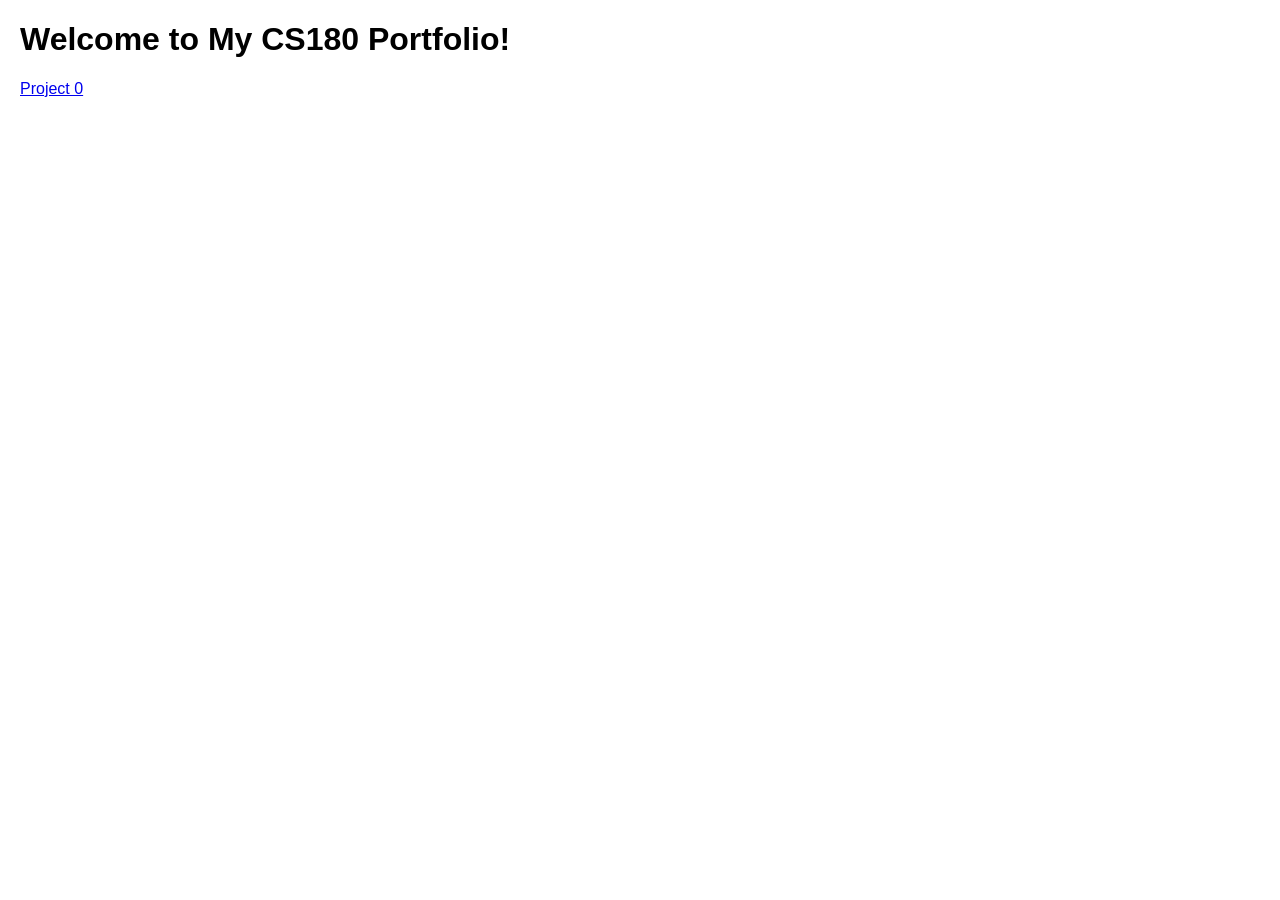
==== index.html @ 38368849 "added project 0 homepage" ====
<!DOCTYPE html>
<html>
<head>
    <title>My Portfolio</title>
    <style>
        body {
            font-family: Arial, sans-serif;
            margin: 20px;
        }
    </style>
</head>
<body>
    <h1>Welcome to My CS180 Portfolio!</h1>
    <a href="./0/index.html">Project 0</a>
</body>
</html>
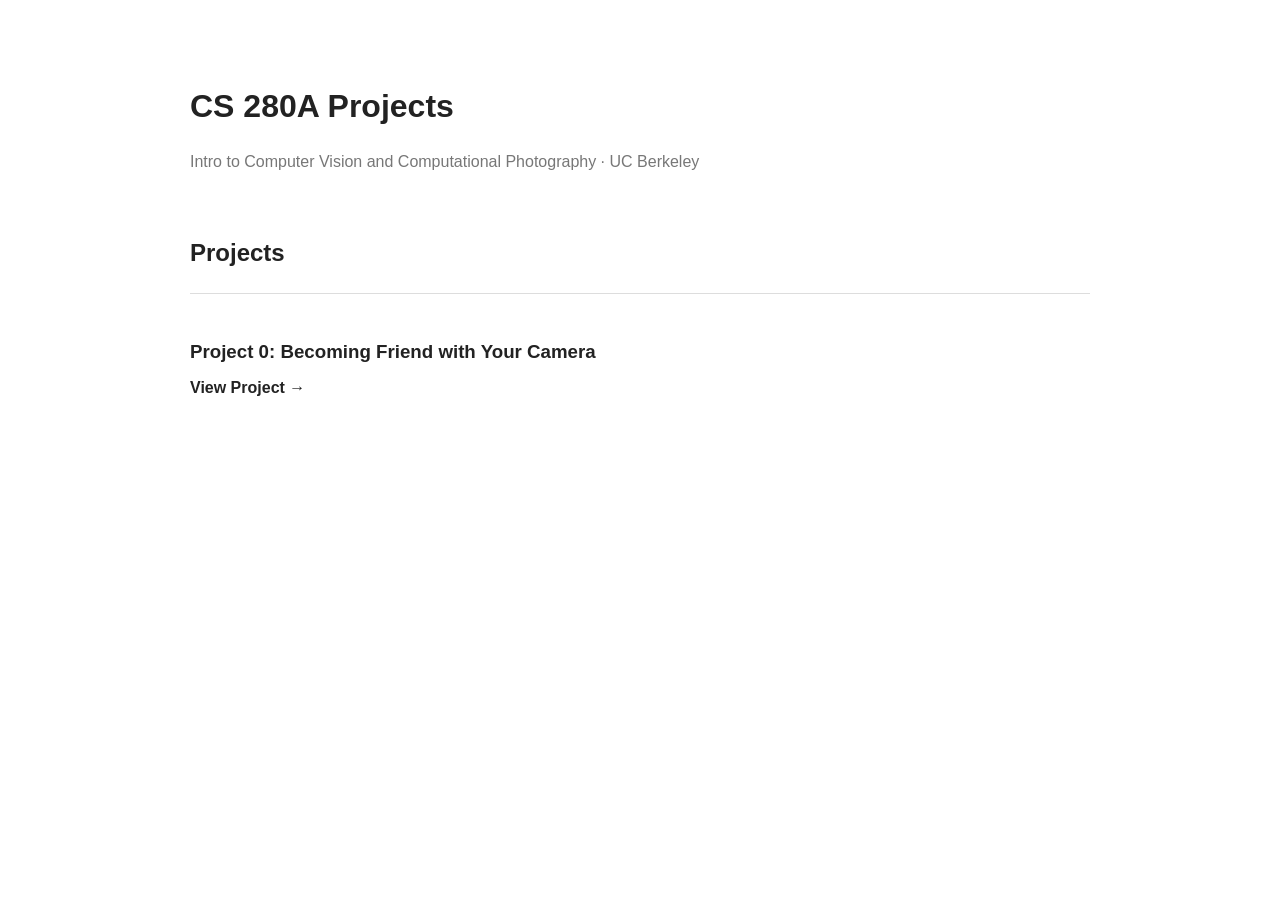
==== commit 77690193: "restructured page" ====
--- a/index.html
+++ b/index.html
@@ -1,16 +1,30 @@
 <!DOCTYPE html>
-<html>
+<html lang="en">
 <head>
-    <title>My Portfolio</title>
-    <style>
-        body {
-            font-family: Arial, sans-serif;
-            margin: 20px;
-        }
-    </style>
+    <meta charset="UTF-8">
+    <meta name="viewport" content="width=device-width, initial-scale=1.0">
+    <title>CS 280A Projects : Fabien Lazes</title>
+    <link rel="stylesheet" href="style.css">
 </head>
+
 <body>
-    <h1>Welcome to My CS180 Portfolio!</h1>
-    <a href="./0/index.html">Project 0</a>
+
+    <header>
+        <h1>CS 280A Projects</h1>
+        <p>Intro to Computer Vision and Computational Photography · UC Berkeley</p>
+    </header>
+
+    <main>
+        <section>
+            <h2>Projects</h2>
+
+            <div class="project">
+                <h3>Project 0: Becoming Friend with Your Camera</h3>
+                <a href="cs280a/0/index.html">View Project →</a>
+            </div>
+
+        </section>
+    </main>
+
 </body>
-</html>
+</html>
--- a/style.css
+++ b/style.css
@@ -0,0 +1,43 @@
+body {
+    max-width: 900px;
+    margin: 0 auto;
+    padding: 60px 30px;
+    font-family: Arial, sans-serif;
+    color: #222;
+    line-height: 1.6;
+}
+
+header {
+    margin-bottom: 60px;
+}
+
+h1 {
+    margin-bottom: 5px;
+}
+
+header p {
+    color: #777;
+}
+
+.project {
+    padding: 25px 0;
+    border-top: 1px solid #ddd;
+}
+
+.project h3 {
+    margin-bottom: 8px;
+}
+
+.project p {
+    color: #555;
+}
+
+a {
+    color: #222;
+    font-weight: 600;
+    text-decoration: none;
+}
+
+a:hover {
+    text-decoration: underline;
+}
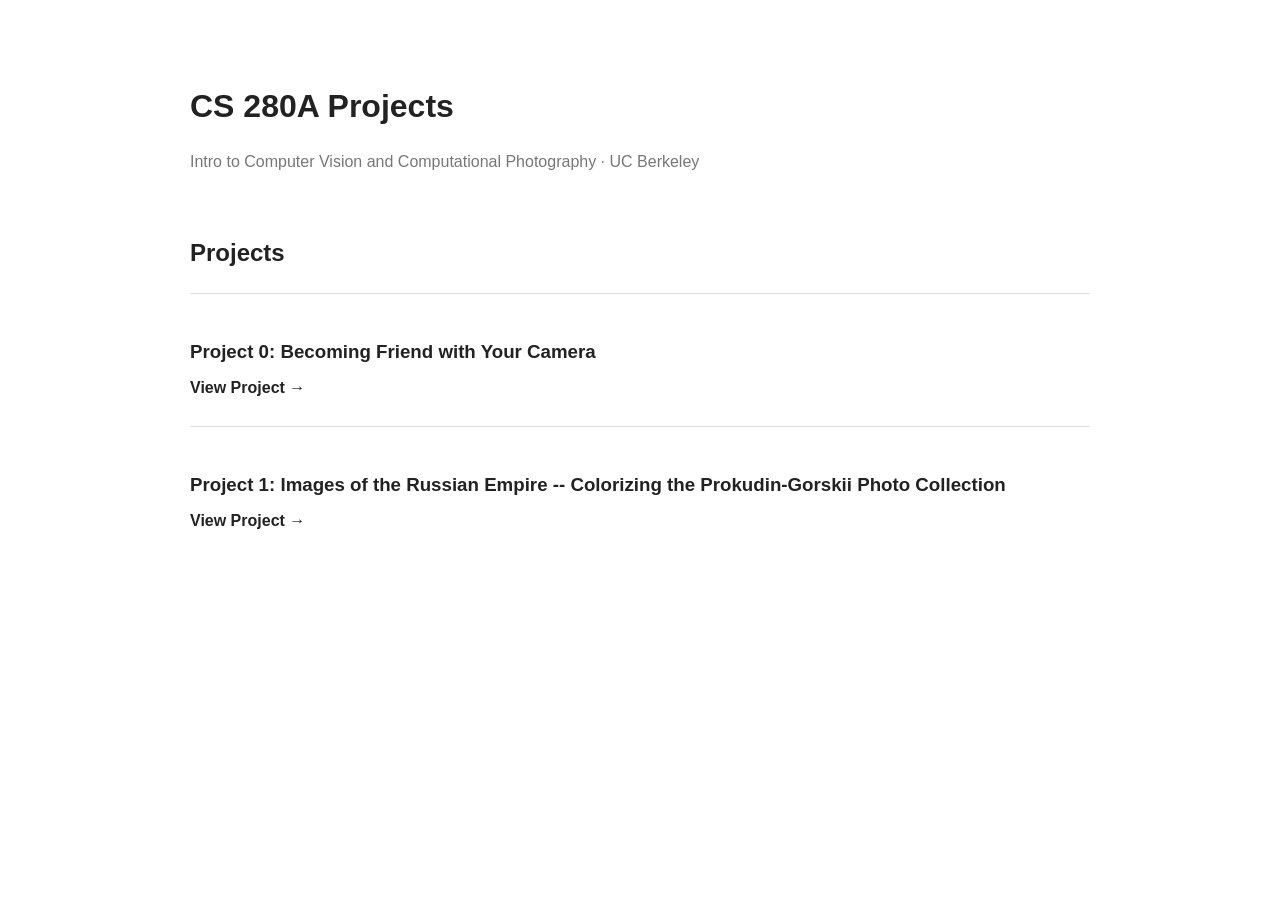
==== commit 55b60d46: "updated home page" ====
--- a/index.html
+++ b/index.html
@@ -3,7 +3,7 @@
 <head>
     <meta charset="UTF-8">
     <meta name="viewport" content="width=device-width, initial-scale=1.0">
-    <title>CS 280A Projects : Fabien Lazes</title>
+    <title>CS 280A Projects</title>
     <link rel="stylesheet" href="style.css">
 </head>
 
@@ -23,6 +23,11 @@
                 <a href="cs280a/0/index.html">View Project →</a>
             </div>
 
+            <div class="project">
+                <h3>Project 1: Images of the Russian Empire -- Colorizing the Prokudin-Gorskii Photo Collection</h3>
+                <a href="cs280a/1/index.html">View Project →</a>
+            </div>
+
         </section>
     </main>
 
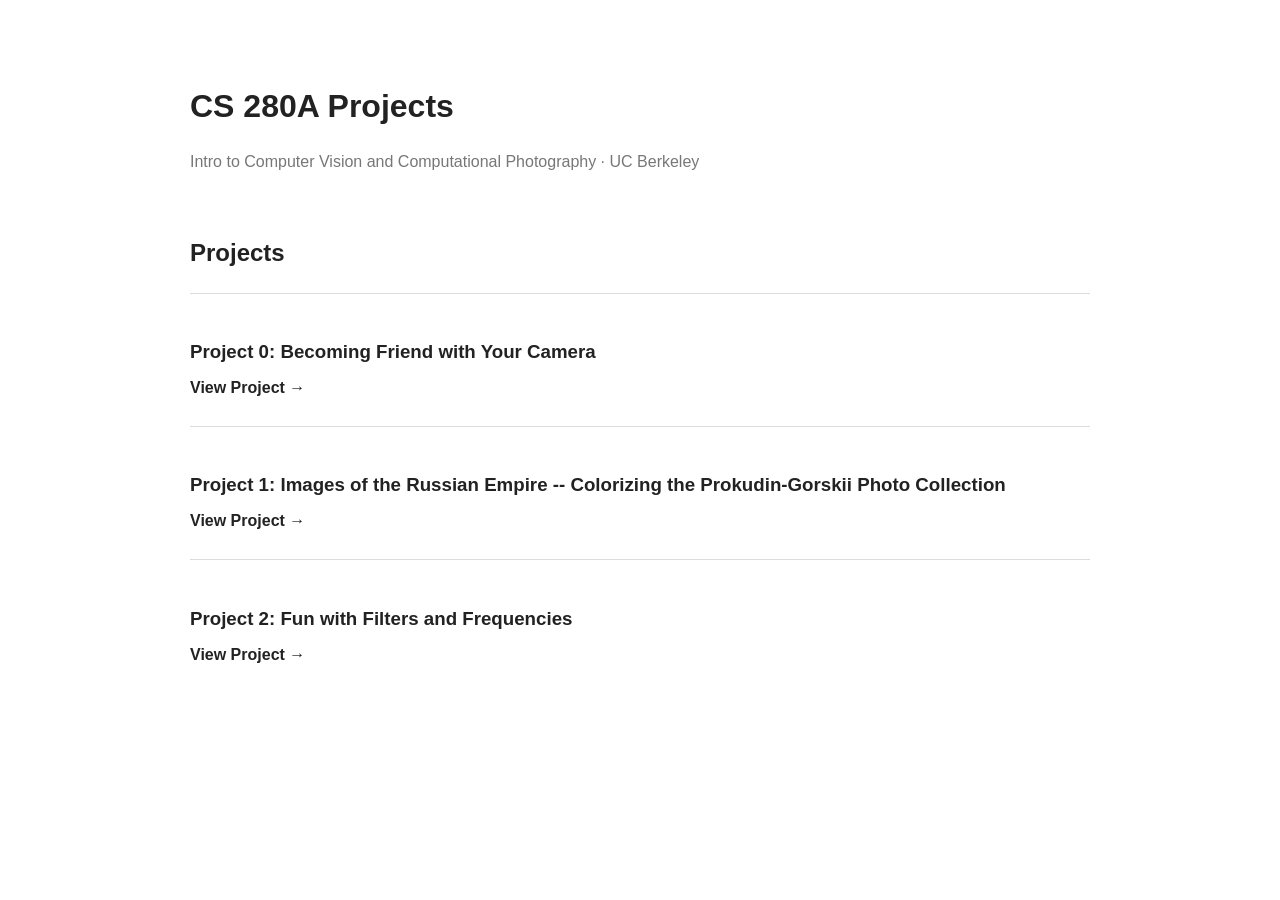
==== commit d70a173c: "added p2 to home page" ====
--- a/index.html
+++ b/index.html
@@ -25,7 +25,12 @@
 
             <div class="project">
                 <h3>Project 1: Images of the Russian Empire -- Colorizing the Prokudin-Gorskii Photo Collection</h3>
-                <a href="cs280a/1/index.html">View Project →</a>
+                <a href="/1/index.html">View Project →</a>
+            </div>
+
+            <div class="project">
+                <h3>Project 2: Fun with Filters and Frequencies</h3>
+                <a href="/2/index.html">View Project →</a>
             </div>
 
         </section>
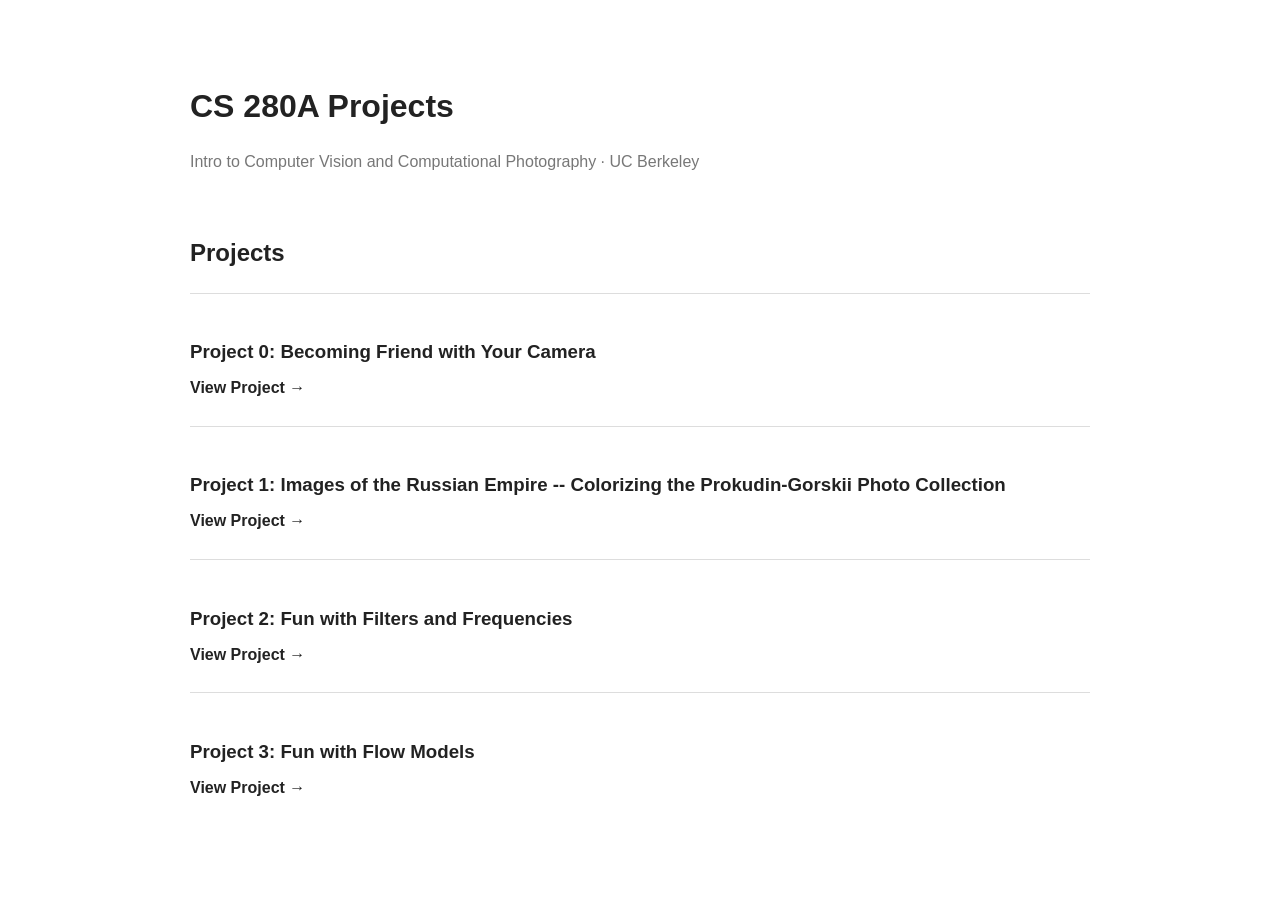
==== commit 53734f12: "updated index.html" ====
--- a/index.html
+++ b/index.html
@@ -33,6 +33,12 @@
                 <a href="/2/index.html">View Project →</a>
             </div>
 
+            
+            <div class="project">
+                <h3>Project 3: Fun with Flow Models</h3>
+                <a href="/3/index.html">View Project →</a>
+            </div>
+
         </section>
     </main>
 
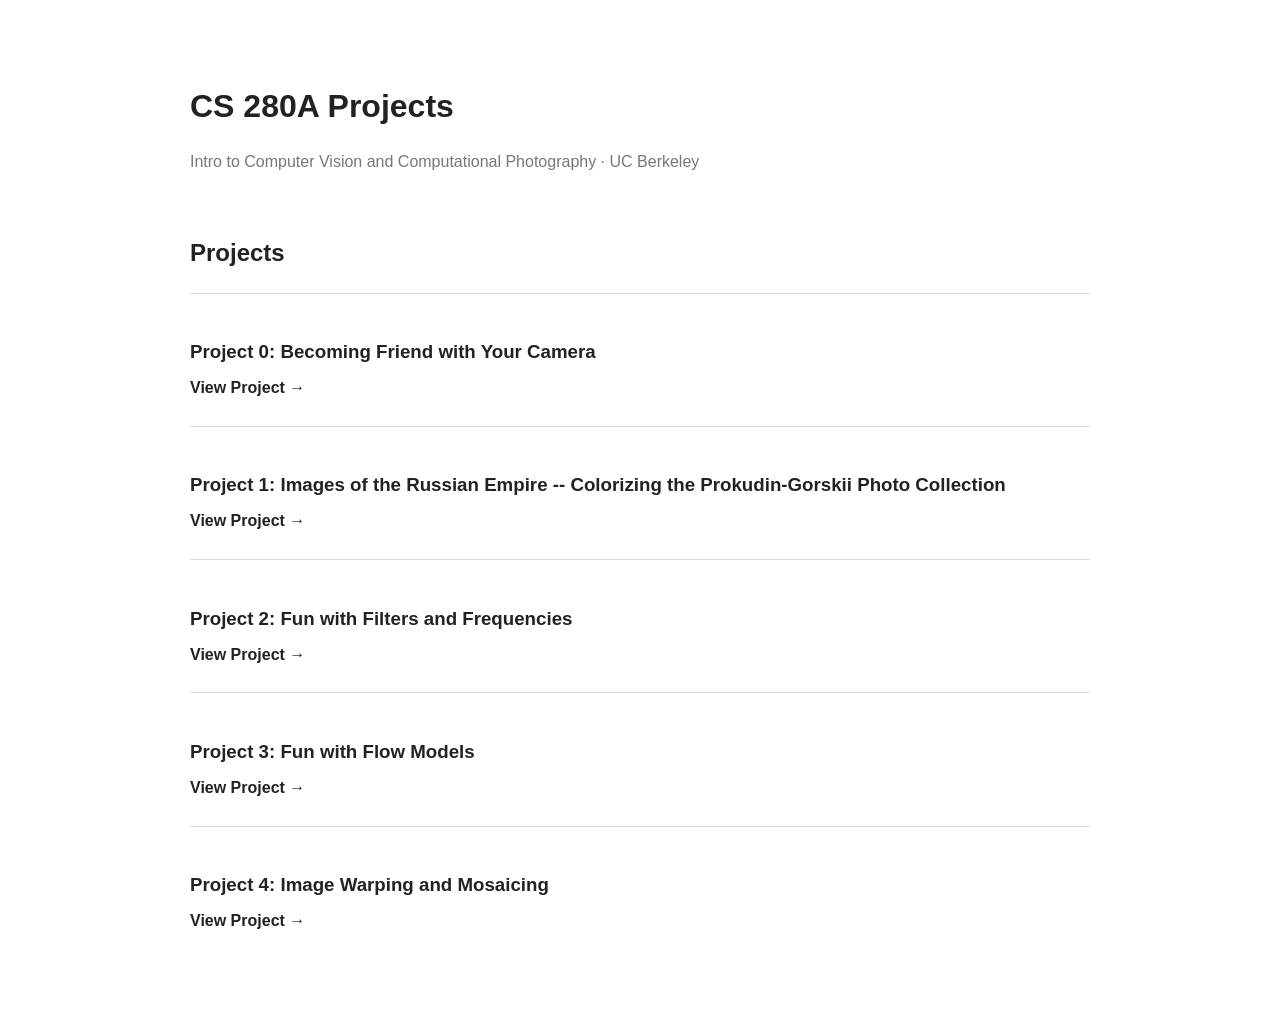
==== commit 4e7899df: "added project 4a" ====
--- a/index.html
+++ b/index.html
@@ -39,6 +39,12 @@
                 <a href="/3/index.html">View Project →</a>
             </div>
 
+                        
+            <div class="project">
+                <h3>Project 4: Image Warping and Mosaicing</h3>
+                <a href="/4/index.html">View Project →</a>
+            </div>
+
         </section>
     </main>
 
